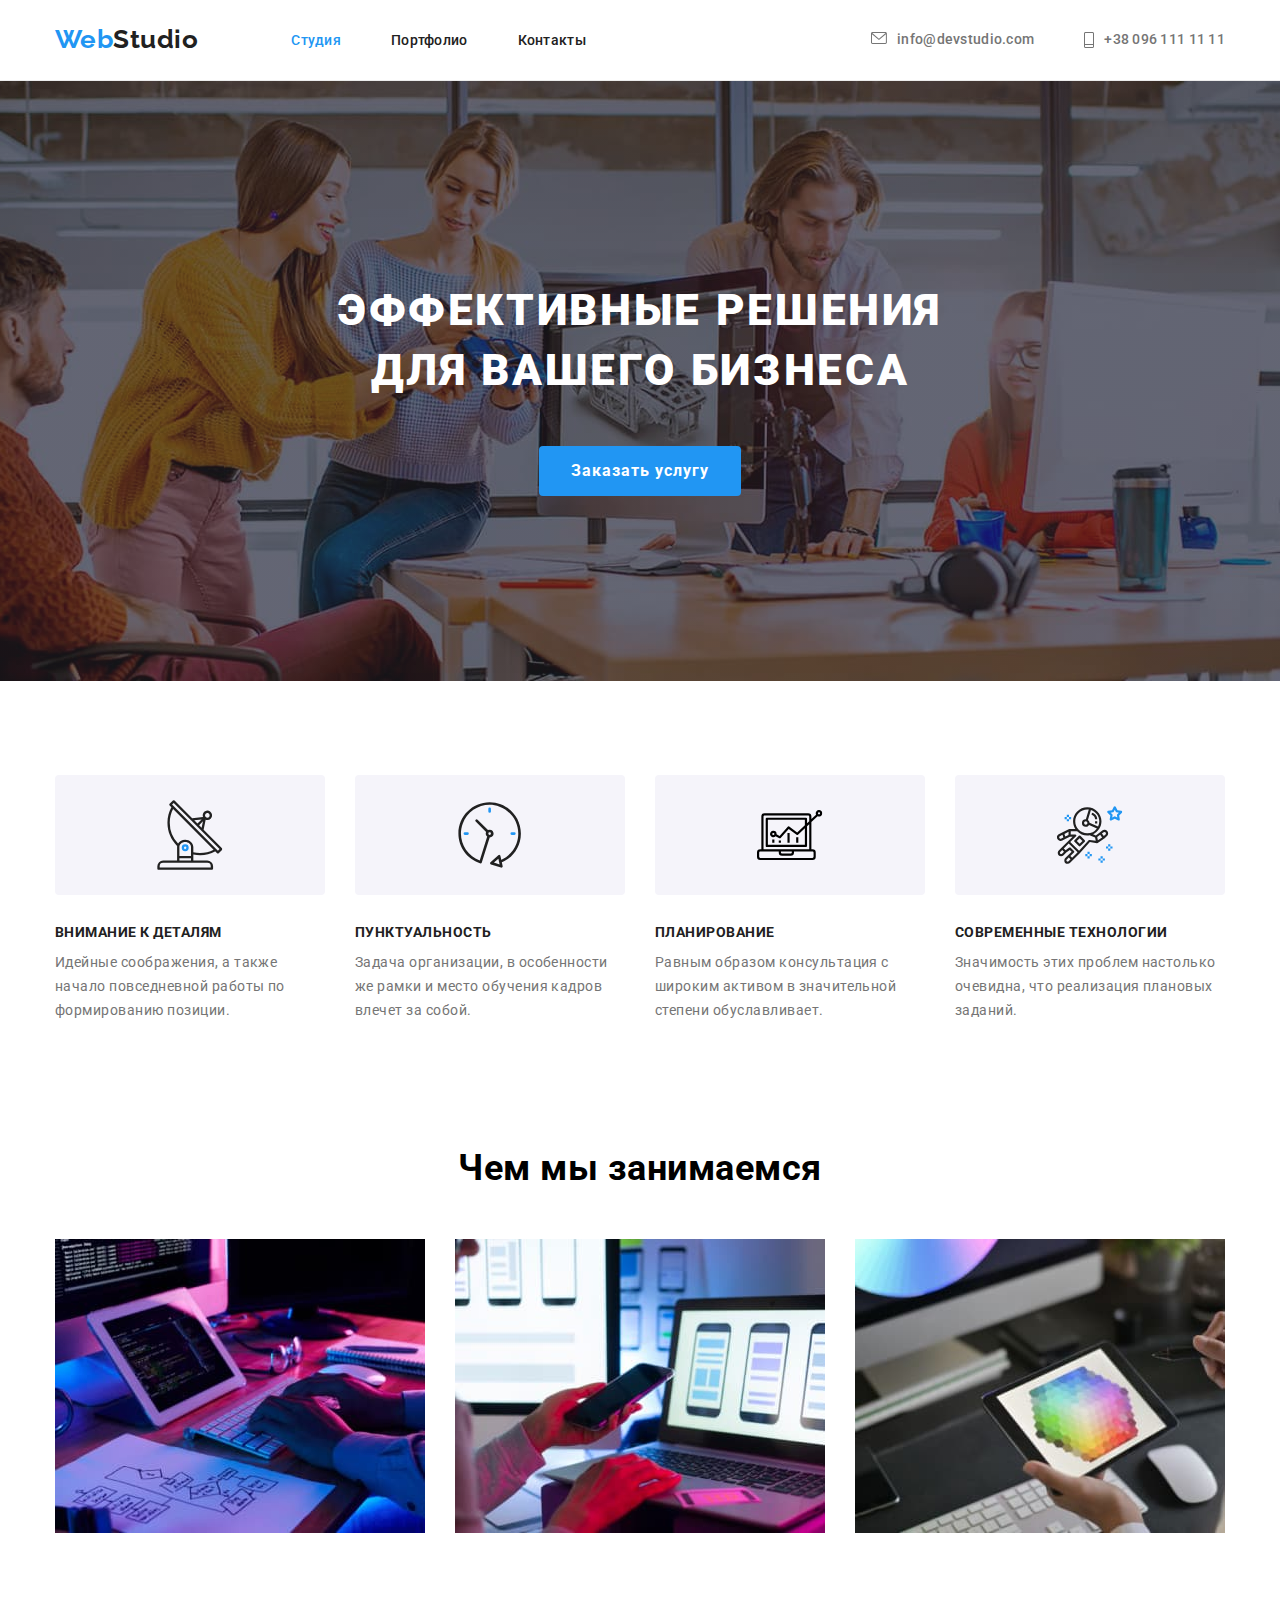
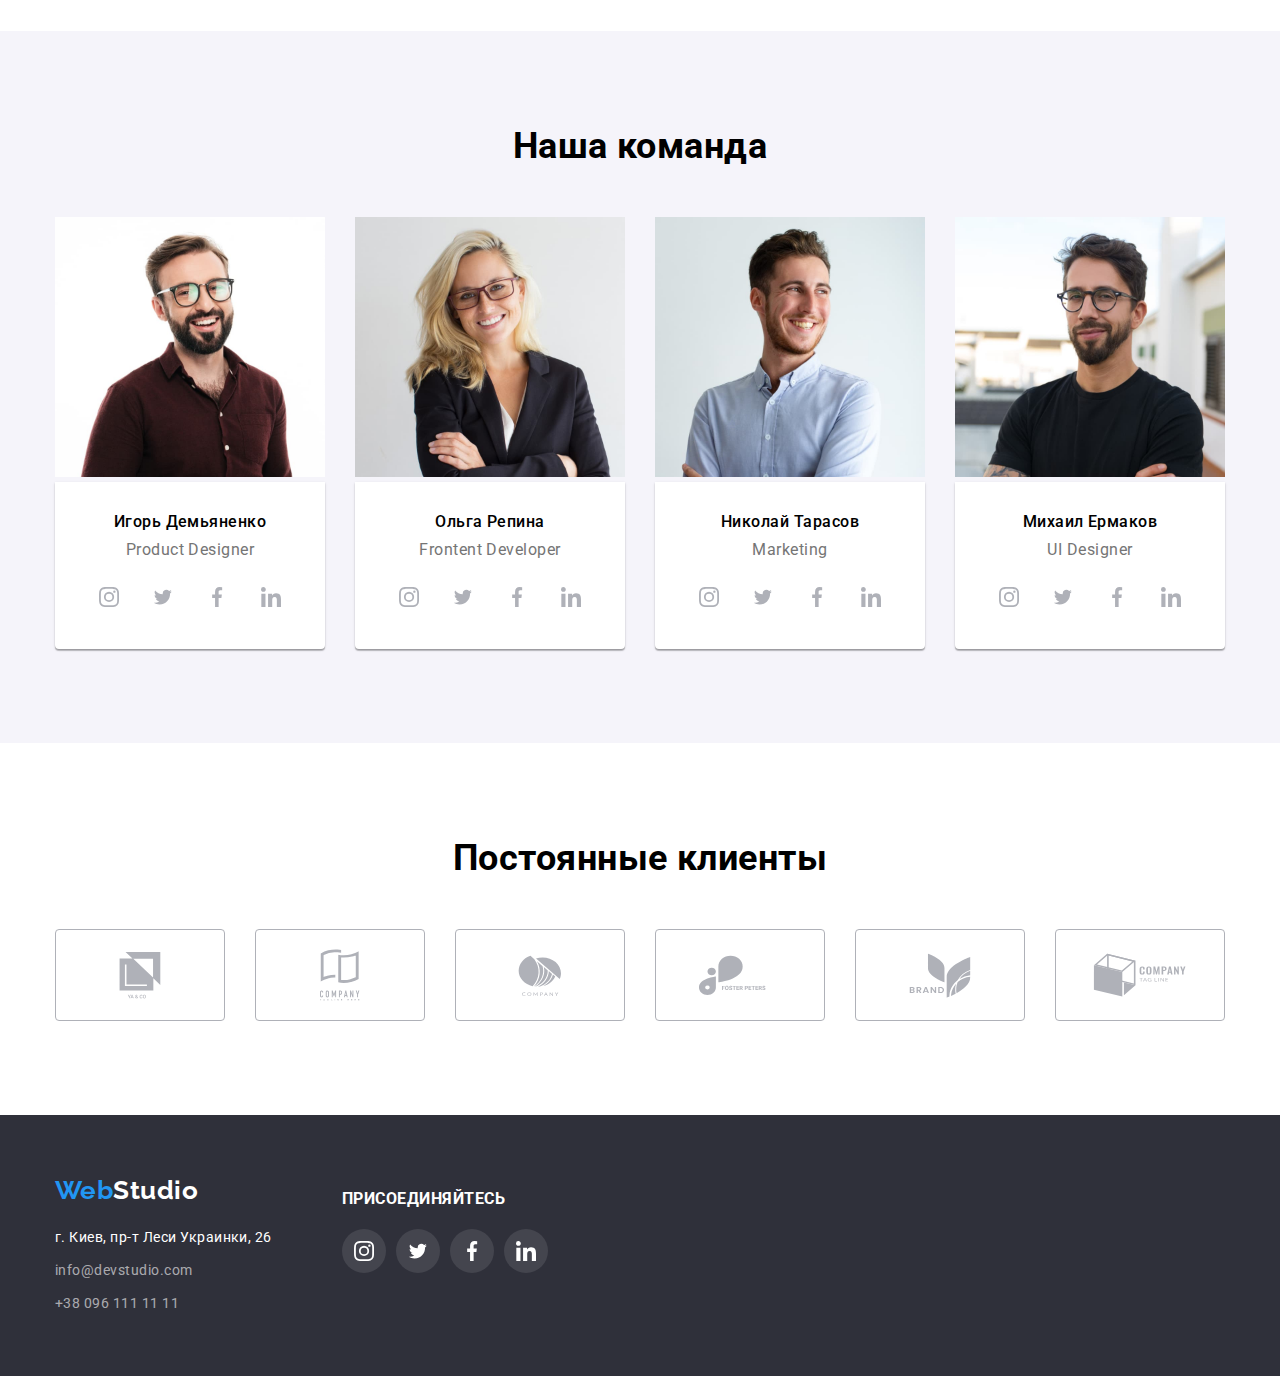
==== index.html @ 42cdb1eb "Start 5th homework" ====
<!DOCTYPE html>
<html lang="ru">
<head>
    <meta charset="UTF-8">
    <meta http-equiv="X-UA-Compatible" content="IE=edge">
    <meta name="viewport" content="width=device-width, initial-scale=1.0">
    <link href="https://fonts.googleapis.com/css2?family=Raleway:wght@700&family=Roboto:wght@400;500;700;900&display=swap"
    rel="stylesheet">
    <link rel="stylesheet" href="https://cdnjs.cloudflare.com/ajax/libs/modern-normalize/1.1.0/modern-normalize.min.css">
    <link rel="stylesheet" href="./css/style.css" />
    <title>Главная</title>
</head>
<body>
    <!--Header-->
    <header class="page-header">    
<div class="container header-items">        
<nav class="container-nav">
    <a href="./index.html" class="logo">
           <span class="logo_web">Web</span><span class="logo_studio_black ">Studio</span>
    </a>
    <ul class="site-nav list">
        <li><a href="./index.html" class="link current">Студия</a></li>  
        <li><a href="./portfolio.html" class="link">Портфолио</a></li>
        <li><a href="#" class="link">Контакты</a></li>
    </ul>
</nav>
    <ul class="site-contacts top list">
        <li class="top-adress"><a href="mailto:info@devstudio.com" class="link contacts">
            
            <svg class="contacts-svg" width="16" height="12">
                <use href="./images/icons.svg#icon-mail"></use>
            </svg>
            
            
            info@devstudio.com</a></li>
        <li class="top-adress"><a href="tel:+380961111111" class="link contacts">
            
            <svg class="contacts-svg" width="10" height="16">
                <use href="./images/icons.svg#icon-phone"></use>
            </svg>
            
            +38 096 111 11 11</a></li>
    </ul>
</div>   
    </header>
<!--Main-->
    <main>
<!--Banner-->
<section class="banner">
<div class="container">
            <h1 class="section_title">Эффективные решения для вашего бизнеса</h1>
            <button class="button" type="button">Заказать услугу</button>
</div>
</section>
<!--Advantages-->
    <section class="advantages">
<div class="container">
        <ul class="site-advantages list">

            <li class="site-advantages-box">
                <div class="advantages-svg-box"><svg class="site-advantages-svg"><use href="./images/icons.svg#icon-antena"></use> </svg></div>
                <h3 class="advantages_title">Внимание к деталям</h3>
                <p class>Идейные соображения, а также начало повседневной работы по формированию позиции.</p> 
            </li>

            <li class="site-advantages-box">
            <div class="advantages-svg-box"><svg class="site-advantages-svg">
                <use href="./images/icons.svg#icon-clock"></use>
            </svg></div>
                <h3 class="advantages_title">Пунктуальность</h3>
                 <p>Задача организации, в особенности же рамки и место обучения кадров влечет за собой.</p>
            </li>
            <li class="site-advantages-box">
                <div class="advantages-svg-box"><svg class="site-advantages-svg">
                    <use href="./images/icons.svg#icon-diagram"></use>
                </svg></div>
                <h3 class="advantages_title">Планирование</h3>
                <p>Равным образом консультация с широким активом в значительной степени обуславливает.</p>
            </li>
            <li class="site-advantages-box">
                <div class="advantages-svg-box"><svg class="site-advantages-svg">
                    <use href="./images/icons.svg#icon-astronaut"></use>
                </svg></div>
                <h3 class="advantages_title">Современные технологии</h3>
                <p>Значимость этих проблем настолько очевидна, что реализация плановых заданий.</p>
            </li>
        </ul>
</div>
</section>

<!--What we do-->
        <section class="what-we-do">
            <div class="container">
            <h2 class="second_title">Чем мы занимаемся</h2>

            <ul class="services list">
                <li><img src="./images/what_we_do_1.jpg" alt="Услуга 1" width="370" height="294"/></li>
                <li><img src="./images/what_we_do_2.jpg" alt="Услуга 2" width="370" height="294"/></li>
                <li><img src="./images/what_we_do_3.jpg" alt="Услуга 3" width="370" height="294"/></li>
            </ul>
</div>
        </section>
<!--Наша команда-->
        <section class="our_team">
<div class="container">
    <h2 class="second_title">Наша команда</h2>
            <ul class="team list">
                <li class="team-list">           
                    <img src="./images/product_designer.jpg" alt="Продуктовый дизайнер" width="270" height="260"/>
                        <div class="team-list-box">
                        <h3 class="team-list-name">Игорь Демьяненко</h3>
                        <p>Product Designer</p>  

                        <ul class="team-social-media">
                        <li class="social-media-list">
                        <a href="#" class="social-media-link">
                            <svg class="social-media-svg" width="20" height="20">
                                <use href="./images/icons.svg#icon-instagram"></use>
                            </svg>
                        </a>
                        </li>

                        <li class="social-media-list">
                            <a href="#" class="social-media-link">
                                <svg class="social-media-svg" width="20" height="16.25">
                                    <use href="./images/icons.svg#icon-twitter"></use>
                                </svg>
                            </a>
                        </li>

                        <li class="social-media-list">
                            <a href="#" class="social-media-link">
                                <svg class="social-media-svg" width="20" height="20">
                                    <use href="./images/icons.svg#icon-facebook"></use>
                                </svg>
                            </a>
                        </li>

                    <li class="social-media-list">
                        <a href="#" class="social-media-link">
                            <svg class="social-media-svg" width="20" height="20">
                                <use href="./images/icons.svg#icon-linkedin"></use>
                            </svg>
                        </a>
                    </li>

                    </ul>
                        </div>          
                </li>
                <li class="team-list">
                        <img src="./images/frontent_developer.jpg" alt="Фронтент разработчик" width="270" height="260"/>
                        <div class="team-list-box">
                        <h3 class="team-list-name">Ольга Репина</h3>
                        <p>Frontent Developer</p>
<ul class="team-social-media">
    <li class="social-media-list">
        <a href="#" class="social-media-link">
            <svg class="social-media-svg" width="20" height="20">
                <use href="./images/icons.svg#icon-instagram"></use>
            </svg>
        </a>
    </li>

    <li class="social-media-list">
        <a href="#" class="social-media-link">
            <svg class="social-media-svg" width="20" height="16.25">
                <use href="./images/icons.svg#icon-twitter"></use>
            </svg>
        </a>
    </li>

    <li class="social-media-list">
        <a href="#" class="social-media-link">
            <svg class="social-media-svg" width="20" height="20">
                <use href="./images/icons.svg#icon-facebook"></use>
            </svg>
        </a>
    </li>

    <li class="social-media-list">
        <a href="#" class="social-media-link">
            <svg class="social-media-svg" width="20" height="20">
                <use href="./images/icons.svg#icon-linkedin"></use>
            </svg>
        </a>
    </li>
</ul>
                        </div>
                </li>
                <li class="team-list">
                        <img src="./images/marketing.jpg" alt="Маркетолог" width="270" height="260"/>
                        <div class="team-list-box">
                        <h3 class="team-list-name">Николай Тарасов</h3>
                        <p>Marketing</p>
<ul class="team-social-media">
    <li class="social-media-list">
        <a href="#" class="social-media-link">
            <svg class="social-media-svg" width="20" height="20">
                <use href="./images/icons.svg#icon-instagram"></use>
            </svg>
        </a>
    </li>

    <li class="social-media-list">
        <a href="#" class="social-media-link">
            <svg class="social-media-svg" width="20" height="16.25">
                <use href="./images/icons.svg#icon-twitter"></use>
            </svg>
        </a>
    </li>

    <li class="social-media-list">
        <a href="#" class="social-media-link">
            <svg class="social-media-svg" width="20" height="20">
                <use href="./images/icons.svg#icon-facebook"></use>
            </svg>
        </a>
    </li>

    <li class="social-media-list">
        <a href="#" class="social-media-link">
            <svg class="social-media-svg" width="20" height="20">
                <use href="./images/icons.svg#icon-linkedin"></use>
            </svg>
        </a>
    </li>
</ul>
                    </div>
                </li>
                <li class="team-list">
                        <img src="./images/ui_designer.jpg" alt="ЮА дизайнер" width="270" height="260"/>
                            <div class="team-list-box">
                        <h3 class="team-list-name">Михаил Ермаков</h3>
                        <p>UI Designer</p>
<ul class="team-social-media">
    <li class="social-media-list">
        <a href="#" class="social-media-link">
            <svg class="social-media-svg" width="20" height="20">
                <use href="./images/icons.svg#icon-instagram"></use>
            </svg>
        </a>
    </li>

    <li class="social-media-list">
        <a href="#" class="social-media-link">
            <svg class="social-media-svg" width="20" height="16.25">
                <use href="./images/icons.svg#icon-twitter"></use>
            </svg>
        </a>
    </li>

    <li class="social-media-list">
        <a href="#" class="social-media-link">
            <svg class="social-media-svg" width="20" height="20">
                <use href="./images/icons.svg#icon-facebook"></use>
            </svg>
        </a>
    </li>

    <li class="social-media-list">
        <a href="#" class="social-media-link">
            <svg class="social-media-svg" width="20" height="20">
                <use href="./images/icons.svg#icon-linkedin"></use>
            </svg>
        </a>
    </li>
</ul>
                        </div>
                </li>
            </ul>
</div>            
        </section>
</main>

<!-- Regular-Customers-->

<section class="regular-customers">
    <div class="container">
    <h2 class="second_title">Постоянные клиенты</h2>
    <ul class="regular-customers-list"> 
        <li class="regular-customers-items">
            <a href="#" class="regular-customers-link">
                <svg class="regular-customers-svg" height="46.7">
            <use href="./images/icons.svg#icon-ya-co">
            </use>
                </svg>
            </a>
        </li>

    <li class="regular-customers-items">
        <a href="#" class="regular-customers-link">
            <svg class="regular-customers-svg" width="40" height="52">
                <use href="./images/icons.svg#icon-tagline-here">
                </use>
            </svg>
        </a>
    </li>
    <li class="regular-customers-items">
        <a href="#" class="regular-customers-link">
            <svg class="regular-customers-svg" width="43.46" height="41.18">
                <use href="./images/icons.svg#icon-company">
                </use>
            </svg>
        </a>
    </li>
    <li class="regular-customers-items">
        <a href="#" class="regular-customers-link">
            <svg class="regular-customers-svg" width="84.44" height="40.62">
                <use href="./images/icons.svg#icon-foster-peters">
                </use>
            </svg>
        </a>
    </li>
    <li class="regular-customers-items">
        <a href="#" class="regular-customers-link">
            <svg class="regular-customers-svg" width="62.54" height="45.43">
                <use href="./images/icons.svg#icon-brand">
                </use>
            </svg>
        </a>
    </li>
    <li class="regular-customers-items">
        <a href="#" class="regular-customers-link">
            <svg class="regular-customers-svg" width="93.79" height="43.93">
                <use href="./images/icons.svg#icon-tag-line">
                </use>
            </svg>
        </a>
    </li>
    </ul>
    </div>
</section>

<!-- Footer--> 
<footer class="footer">
    <div class="container">
    <div class="footer-container">
        <div class="footer-adress-container">
        <a href="./index.html" class="logo bottom">
            <span class="logo_web">Web</span><span class="logo_studio_white">Studio</span>
        </a>
        <div class="footer-box">
        <address>
            <ul class="site-contacts list">
                <li><a href="https://www.google.com/maps/place/%D0%B1%D1%83%D0%BB.+%D0%9B%D0%B5%D1%81%D0%B8+%D0%A3%D0%BA%D1%80%D0%B0%D0%B8%D0%BD%D0%BA%D0%B8,+26,+%D0%9A%D0%B8%D0%B5%D0%B2,+02000/@50.4265841,30.5361971,17z/data=!3m1!4b1!4m5!3m4!1s0x40d4cf0e033ecbe9:0x57a4dffefec77da0!8m2!3d50.4265807!4d30.5383858"
                        target="_blank" class="map">г. Киев, пр-т Леси Украинки, 26</a></li>
                <li class="bottom-adress"><a href="mailto:info@devstudio.com" class="link contacts">info@devstudio.com
                </li>
                <li class="bottom-adress"><a href="tel:+380961111111" class="link contacts">+38 096 111 11 11</a></li>
            </ul>
        </address>
        </div>
</div>
        <div class="footer-social-media">
            <p>Присоединяйтесь</p>
<ul class="team-social-media bottom">
    <li class="social-media-list-bottom">
        <a href="#" class="social-media-link-bottom">
            <svg class="social-media-svg-bottom" width="20" height="20">
                <use href="./images/icons.svg#icon-instagram"></use>
            </svg>
        </a>
    </li>

    <li class="social-media-list-bottom">
        <a href="#" class="social-media-link-bottom">
            <svg class="social-media-svg-bottom" width="20" height="16.25">
                <use href="./images/icons.svg#icon-twitter"></use>
            </svg>
        </a>
    </li>

    <li class="social-media-list-bottom">
        <a href="#" class="social-media-link-bottom">
            <svg class="social-media-svg-bottom" width="20" height="20">
                <use href="./images/icons.svg#icon-facebook"></use>
            </svg>
        </a>
    </li>

    <li class="social-media-list-bottom">
        <a href="#" class="social-media-link-bottom">
            <svg class="social-media-svg-bottom" width="20" height="20">
                <use href="./images/icons.svg#icon-linkedin"></use>
            </svg>
        </a>
    </li>

</ul>
</div>
</div>
</div>
</footer>
</body>
</html>
---- css/style.css ----
:root {
  --button-and-h1-color: #FFFFFF;
  --main-text-color: #757575;
  --small-text-color: #212121;
  --background-button-hover:#2196F3;
  --background-header-footer-color:#2F303A;
  --background-our-team-color: #F5F4FA;
  --background-svg-color:#AFB1B8;
}

body {
    background-color: var(--main-white-color);
    font-family: Roboto, sans-serif;
    font-style:normal;
    letter-spacing: 0.03em;
}

h1,h2,h3,h4,h5,h6,ul,li,p {
    margin: 0;
    padding: 0;
}

.container {
  width:1200px;
  padding-left: 15px;
  padding-right: 15px;
  margin:0 auto;
}

.logo {
    text-decoration: none;
    font-family: Raleway, sans-serif;
    font-weight: 700;
    line-height: 1.19;
    font-size: 26px;
    margin: 24px 93px 25px 0;
}


.logo_web {
    color: var(--background-button-hover);
}

.logo_studio_black {
    color:var(--small-text-color);
}

.logo_studio_white {
    color: var(--button-and-h1-color);
}


.list {
    list-style: none;
}

.list a {
    text-decoration: none;
}

.services {
    display: flex;
}

.what-we-do {
    padding-bottom: 94px;
}

.services > li:nth-child(-n + 2) {
    margin-right: 30px;
}


.advantages_title {
    color: var(--small-text-color);
    text-transform: uppercase;
    font-weight: 700;
    font-size: 14px;
    line-height: 1.14;
    margin-bottom: 10px;
}


.section_title {
    color: var(--button-and-h1-color);
    text-transform: uppercase;
    font-size: 44px;
    line-height: 1.36;
    font-style: normal;
    font-weight: 900;
    letter-spacing: 0.06em;
    max-width: 696px;
    margin: 0 auto 45px auto;
}

.team-list-name {
    text-transform: none;
    font-size: 16px;
    line-height: 1.19;
    font-weight: 500;
    text-align: center;
    margin-bottom: 10px;
}

.second_title {
    font-size: 36px;
    line-height: 1.17;
    text-align: center;
    text-transform: none;
    font-weight: 700;
    margin-top: 0;
    margin-bottom: 50px;
}

.contacts {
    font-size: 14px;
    line-height: 1.7;
}

.site-contacts.top {
  display: flex;
  align-items: center;
  margin-left:auto;
}


.header-items {
display: flex;
}

.page-header {
    border-bottom: 1px solid #ECECEC;
}

.our_team {
    background-color: var(--background-our-team-color);
    padding-top: 94px;
    padding-bottom:94px;
}

.our_team p {
    font-size: 16px;
    line-height: 1.16;
    color: var(--main-text-color);
    text-align: center;
}

.site-contacts .map {
    color: var(--button-and-h1-color);
    font-style: normal;
    font-size: 14px;
    line-height: 1.71;
}

.button {
    font-family: Roboto, sans-serif;
    background-color: var(--background-button-hover);
    font-size: 16px;
    line-height: 1.87;
    font-weight: 700;
    color: var(--button-and-h1-color);
    cursor: pointer;
    text-align: center;
    letter-spacing: 0.06em;
    border-radius: 4px;
    padding: 10px 32px;
    border-width: 0;
}

.menu {
    display: flex;
    justify-content: center;
}
.menu > li:not(last-child){
    margin-right:8px;
}

.main-menu {
    padding-top:94px;
    padding-bottom:94px;
}

.menu .button.active {
    background-color: var(--background-button-hover);
    color:var(--button-and-h1-color);
}

.menu .button {
    background-color: var(--background-our-team-color);
    color:var(--small-text-color);
    font-style: normal;
    font-weight:500;
    text-align: center;
    line-height: 1.62;
    letter-spacing: 0.03em;
    padding:6px 22px;
}

.menu .button:hover,
.menu .button:active,
.menu .button:focus {
    background-color: var(--background-button-hover);
    color: var(--button-and-h1-color);
    box-shadow: 0px 4px 4px rgb(0 0 0 / 15%);
}

.button:hover,
.button:active,
.button:focus, {
    box-shadow: 0px 4px 4px rgb(0 0 0 / 15%);
}

.site-nav .link:hover, 
.site-nav .link:active,
.site-nav .link:focus
 {
    color: var(--background-button-hover);
}

.site-nav a {
    color: var(--small-text-color);
    font-weight: 500;
    letter-spacing: 0.02em;
    font-size: 14px;
    line-height: 1.14;
}

.site-nav li {
margin: auto 50px auto 0;
}

.site-nav .link.current {
    color: var(--background-button-hover);
}



/* Banner */

.banner {
background-image: linear-gradient( to right, #2F303A66, #2F303A66), url("../images/banner_background.jpg");
background-color: var(--background-header-footer-color);
background-repeat: no-repeat;
background-position:center;
background-size: cover;
padding-top: 200px;
padding-bottom: 200px;
text-align: center;
max-width: 1600px;
max-height: 600px;
margin-left: auto;
margin-right: auto;
}

/* Contacts */

.top-adress:first-child{
  margin-right: 50px;
}


.top-adress a{
    font-size: 14px;
    line-height: 1.14;
    letter-spacing: 0.02em;
    font-weight: 500;
    font-style: normal;
    color: var(--main-text-color);
    display:flex;
    justify-items: center;
    text-align: center;
}


.contacts-svg
 {
fill:currentColor;
margin-right:10px;
}


.bottom-adress a{
    font-size: 14px;
    line-height: 1.71;
    font-style: normal;
    color: rgba(255, 255, 255, 0.6);
}
.bottom-adress {
    margin-top: 9px;
}

.site-contacts .link:hover,
.site-contacts .map:hover,
.site-contacts .link:focus,
.site-contacts .map:focus {
        color: var(--background-button-hover);
}


/* Advantages */

.container-nav,
.container-nav ul{
    display: flex;
}

.advantages {
    padding-top: 94px;
    padding-bottom: 94px;
}

.advantages p {
    font-size: 14px;
    color: var(--main-text-color);
    line-height: 1.71;
}

.site-advantages {
    display:flex;
}

.site-advantages-box {
   display: inline-block;
   margin-bottom: 30px;
}

.site-advantages-svg {
width: 65.32px;
height: 70px;
 fill:currentColor;
}

.site-advantages > li:nth-child(-n + 3) {
    margin-right: 30px;
}

.advantages-svg-box {
background-color: var(--background-our-team-color);
width: 270px;
height: 120px;
border-radius: 4px;
margin-bottom:30px;
display: flex;
align-items: center;
justify-content: center;
}

/* Our team */

.team {
 background-color: var(--background-our-team-color);
 display:flex;
}

.team-list:nth-child(-n + 3) {
    margin-right: 30px;
}

.team-list-box {
    background-color: var(--button-and-h1-color);
    box-shadow: 0px 1px 3px rgba(0, 0, 0, 0.12), 0px 1px 1px rgba(0, 0, 0, 0.14), 0px 2px 1px rgba(0, 0, 0, 0.2);
    border-radius: 0px 0px 4px 4px;
}

.team-list-box {
 padding-top:30px;
 padding-bottom:30px;
}

.team-social-media {
    display: flex;
    text-align: center;
    padding-top: 16px;
    list-style-type: none;
}


.social-media-list,
.social-media-list-bottom {
    width: 44px;
    height: 44px;
}

.social-media-link {
   display:flex;
    width: 44px;
    height: 44px;
   align-items: center;
   justify-content: center;
    color: var(--background-svg-color);

}

.social-media-link:hover, 
.social-media-link:focus {
    background-color: var(--background-button-hover);
    color: var(--button-and-h1-color);
    border-radius: 50%;
    cursor: pointer;
}


.social-media-svg {
fill: currentColor;
}


.social-media-list:nth-child(1){
    margin-left:32px;
    margin-right: 10px;
}

.social-media-list:nth-child(2) {
    margin-right: 10px;
}

.social-media-list:nth-child(3) {
    margin-right: 10px;
}

.social-media-list:th-child(4) {
    margin-right: 32px;
}

/* What we do */

.project {
text-transform: none;
font-weight: 700;
font-size: 18px;
line-height: 2;
letter-spacing: 0.06em;
color: var(--small-text-color);
margin-bottom: 4px;
}

.portfolio-project p {
    text-transform: none;
    font-size: 16px;
    line-height: 1.87;
    color: var(--main-text-color);
}

.portfolio-project {
    display: flex;
    flex-wrap: wrap;
    margin-top: 50px;
}

.item:hover,
.item:focus {
box-shadow: 0px 1px 1px rgba(0, 0, 0, 0.12), 0px 4px 4px rgba(0, 0, 0, 0.06), 1px 4px 6px rgba(0, 0, 0, 0.16);
}

.item {
 width:370px;
 margin-right: 30px;
 margin-bottom: 30px;
}

.item img {
margin-bottom: -5px;
}

.portfolio-name {
border: 1px solid #EEEEEE;
padding: 20px 24px;
}

.item:nth-child(3n) {
margin-right: 0;
}

.item:nth-last-child(-n + 3) {
    margin-bottom: 0px;
}

/* Regular-Customers */

.regular-customers {
    padding-top: 94px;
    padding-bottom: 94px;
}
.regular-customers-list {
    display: flex;
}
.regular-customers-items {
    list-style-type:none;
    margin-right: 30px;
    border-radius: 4px;
}
.regular-customers-link {
    display: flex;
    width: 170px;
    height: 92px;
    justify-content: center;
    align-items: center;
    border: 1px solid var(--background-svg-color);
    border-radius: 4px;
    color: var(--background-svg-color);
}

.regular-customers-link:hover,
.regular-customers-link:focus {
border: 1px solid var(--background-button-hover);
color: var(--background-button-hover);
cursor: pointer;
}

.regular-customers-svg {
    fill: currentColor;
}

.regular-customers-items:last-child {
    margin-right: 0px;
}

/* Footer */

.footer {
    background-color: var(--background-header-footer-color);
    padding-top: 60px;
    padding-bottom: 60px;
}

.footer-container {
display: flex;
}

.footer-box {
  display: flex;
  margin-top: 20px;
}

.footer-social-media {
  margin-top: 15px;
}

.footer-social-media p {
    color: var(--button-and-h1-color);
    text-transform: uppercase;
    font-weight: 700;
}

.logo.bottom {
  margin-right: 0px;
}

.footer-adress-container {
    margin-right:70px;
} 


.social-media-list-bottom:last-child {
    margin-right: 0px;
}

.team-social-media.bottom {
    padding:0px;
    margin-top: 20px;
}

.social-media-list-bottom {
    margin-left: 0px;
    margin-right: 10px;
    background: rgba(255, 255, 255, 0.1);
    border-radius: 50%;
    color: var(--button-and-h1-color);
}

.social-media-link-bottom {
    display: flex;
    width: 44px;
    height: 44px;
    align-items: center;
    justify-content: center;
    color: var(--button-and-h1-color);
}

.social-media-link-bottom:hover,
.social-media-link-bottom:focus {
    background-color: var(--background-button-hover);
    color: var(--button-and-h1-color);
    border-radius: 50%;
    cursor: pointer;
}

.social-media-svg-bottom {
    fill:currentColor;
}
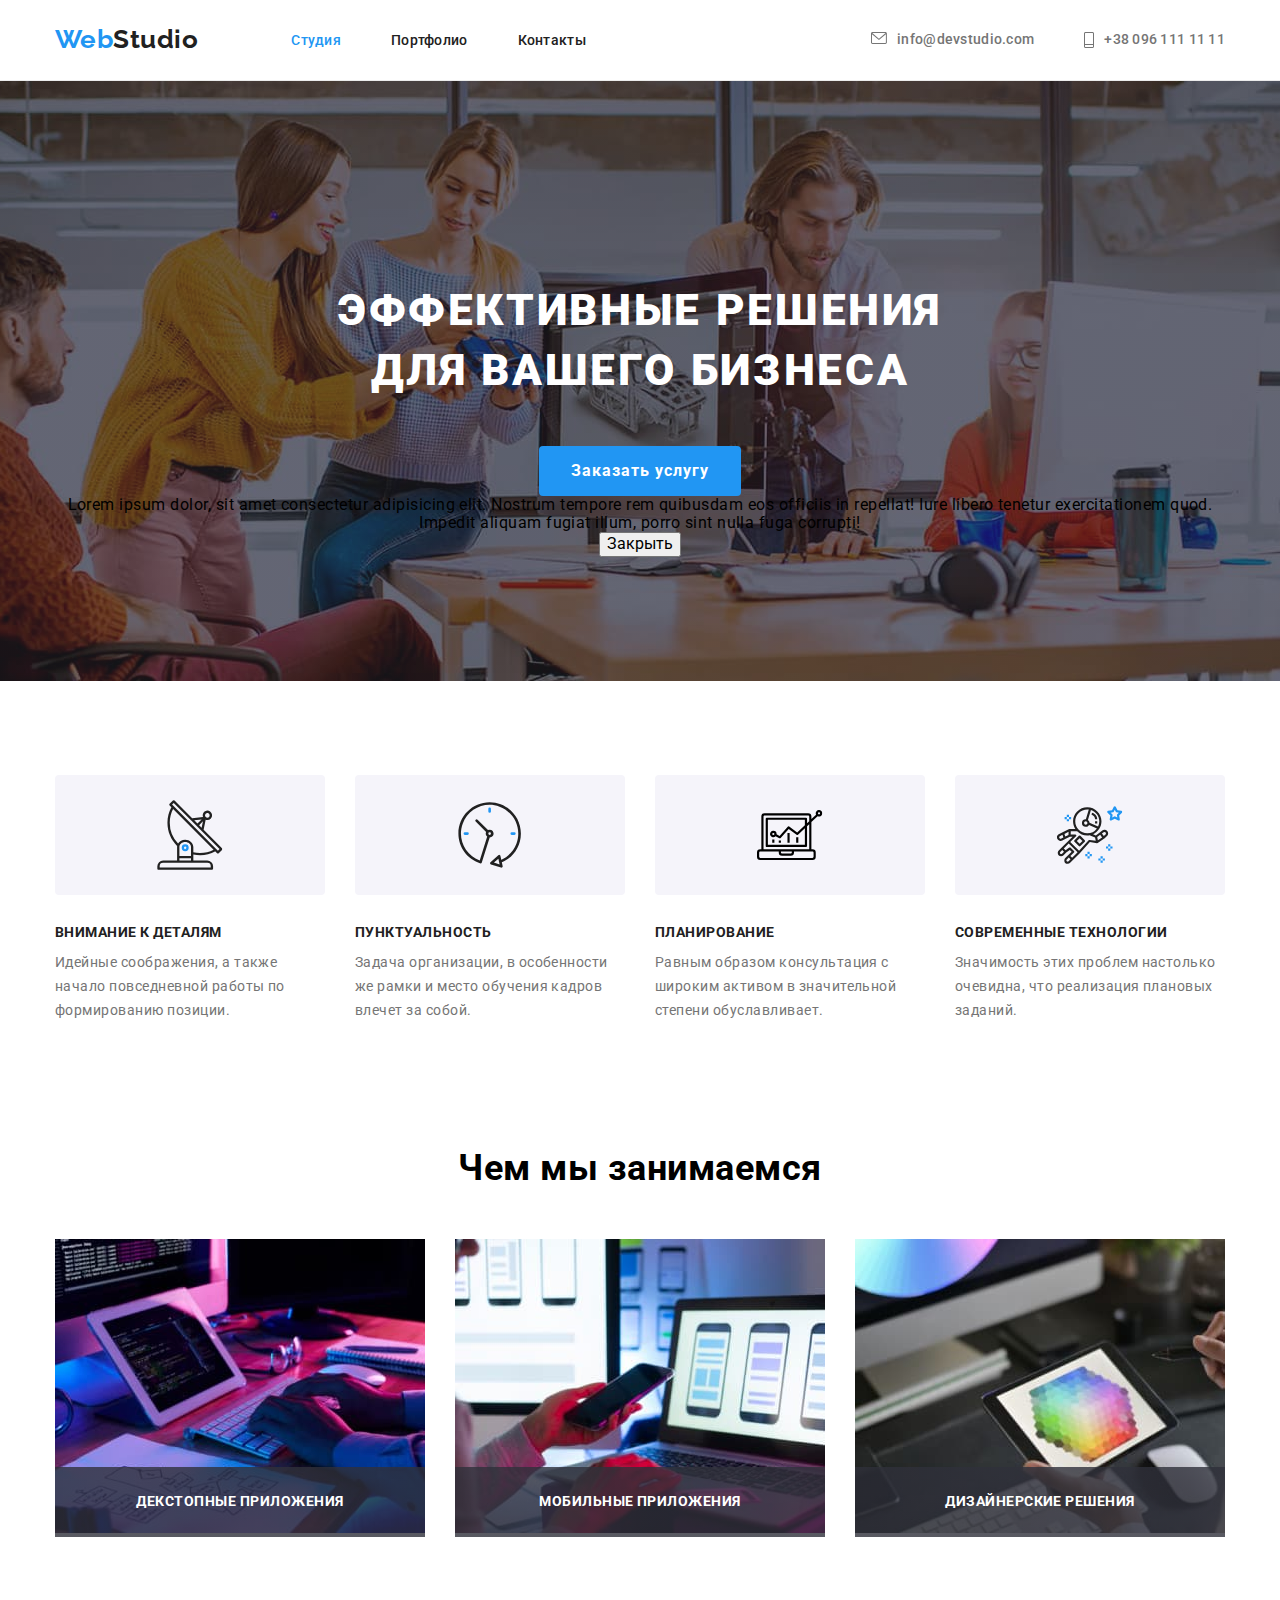
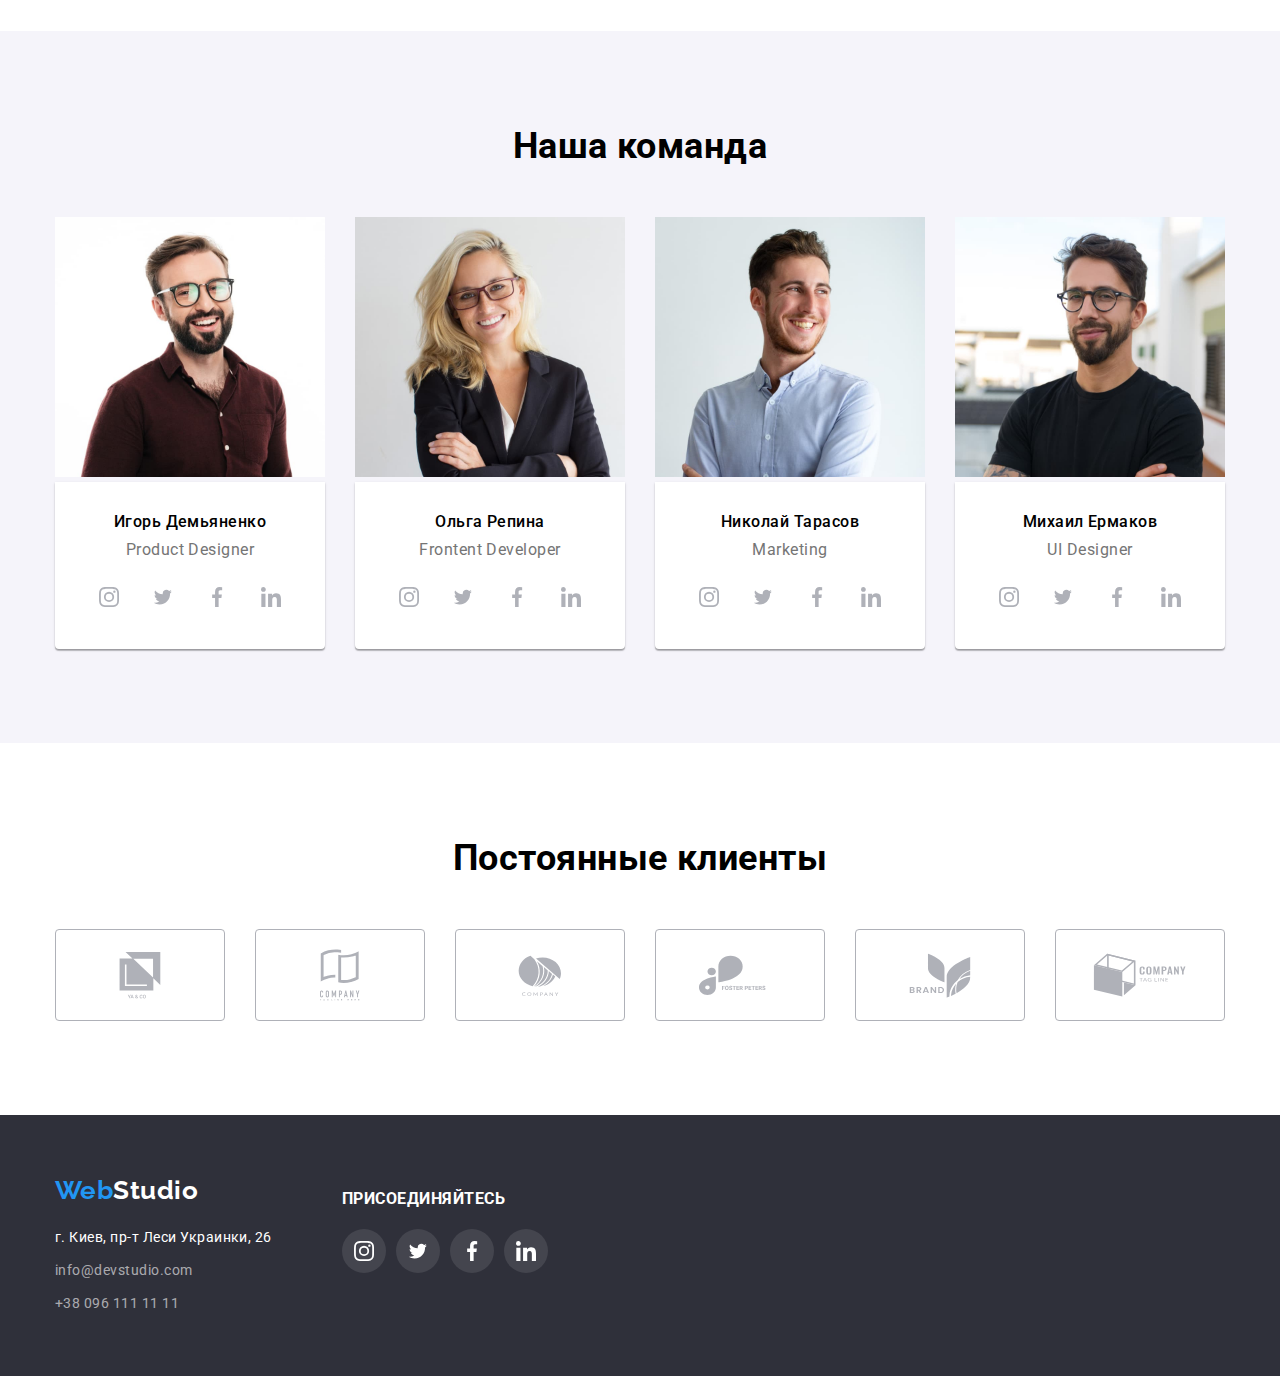
==== commit f4d83994: "first-commit" ====
--- a/index.html
+++ b/index.html
@@ -49,7 +49,16 @@
 <section class="banner">
 <div class="container">
             <h1 class="section_title">Эффективные решения для вашего бизнеса</h1>
-            <button class="button" type="button">Заказать услугу</button>
+            <button data-modal-open class="button" type="button" >Заказать услугу</button>
+
+            <div class="backdrop is-hidden" data-modal>
+                <div class="modal">
+<p>
+    Lorem ipsum dolor, sit amet consectetur adipisicing elit. Nostrum tempore rem quibusdam eos officiis in repellat! Iure libero tenetur exercitationem quod. Impedit aliquam fugiat illum, porro sint nulla fuga corrupti!
+</p>
+  <button data-modal-close>Закрыть</button>
+    </div>
+    </div>
 </div>
 </section>
 <!--Advantages-->
@@ -94,9 +103,22 @@
             <h2 class="second_title">Чем мы занимаемся</h2>
 
             <ul class="services list">
-                <li><img src="./images/what_we_do_1.jpg" alt="Услуга 1" width="370" height="294"/></li>
-                <li><img src="./images/what_we_do_2.jpg" alt="Услуга 2" width="370" height="294"/></li>
-                <li><img src="./images/what_we_do_3.jpg" alt="Услуга 3" width="370" height="294"/></li>
+               
+                <li class="services-items">
+                    <img src="./images/what_we_do_1.jpg" alt="Услуга 1" width="370" height="294"/>
+                    <div class="description-services">
+                        <p>Декстопные приложения</p>
+                    </div>
+                </li>
+               
+                <li class="services-items"><img src="./images/what_we_do_2.jpg" alt="Услуга 2" width="370" height="294"/>
+                <div class="description-services"><p>Мобильные приложения</p></div>
+                </li>
+
+                <li class="services-items"><img src="./images/what_we_do_3.jpg" alt="Услуга 3" width="370" height="294"/>
+                <div class="description-services"><p>Дизайнерские решения</p></div>
+                 </li>
+
             </ul>
 </div>
         </section>
@@ -334,62 +356,65 @@
 <!-- Footer--> 
 <footer class="footer">
     <div class="container">
-    <div class="footer-container">
-        <div class="footer-adress-container">
-        <a href="./index.html" class="logo bottom">
-            <span class="logo_web">Web</span><span class="logo_studio_white">Studio</span>
-        </a>
-        <div class="footer-box">
-        <address>
-            <ul class="site-contacts list">
-                <li><a href="https://www.google.com/maps/place/%D0%B1%D1%83%D0%BB.+%D0%9B%D0%B5%D1%81%D0%B8+%D0%A3%D0%BA%D1%80%D0%B0%D0%B8%D0%BD%D0%BA%D0%B8,+26,+%D0%9A%D0%B8%D0%B5%D0%B2,+02000/@50.4265841,30.5361971,17z/data=!3m1!4b1!4m5!3m4!1s0x40d4cf0e033ecbe9:0x57a4dffefec77da0!8m2!3d50.4265807!4d30.5383858"
-                        target="_blank" class="map">г. Киев, пр-т Леси Украинки, 26</a></li>
-                <li class="bottom-adress"><a href="mailto:info@devstudio.com" class="link contacts">info@devstudio.com
-                </li>
-                <li class="bottom-adress"><a href="tel:+380961111111" class="link contacts">+38 096 111 11 11</a></li>
-            </ul>
-        </address>
+        <div class="footer-container">
+            <div class="footer-adress-container">
+                <a href="./index.html" class="logo bottom">
+                    <span class="logo_web">Web</span><span class="logo_studio_white">Studio</span>
+                </a>
+                <div class="footer-box">
+                    <address>
+                        <ul class="site-contacts list">
+                            <li><a href="https://www.google.com/maps/place/%D0%B1%D1%83%D0%BB.+%D0%9B%D0%B5%D1%81%D0%B8+%D0%A3%D0%BA%D1%80%D0%B0%D0%B8%D0%BD%D0%BA%D0%B8,+26,+%D0%9A%D0%B8%D0%B5%D0%B2,+02000/@50.4265841,30.5361971,17z/data=!3m1!4b1!4m5!3m4!1s0x40d4cf0e033ecbe9:0x57a4dffefec77da0!8m2!3d50.4265807!4d30.5383858"
+                                    target="_blank" class="map">г. Киев, пр-т Леси Украинки, 26</a></li>
+                            <li class="bottom-adress"><a href="mailto:info@devstudio.com"
+                                    class="link contacts">info@devstudio.com</a>
+                            </li>
+                            <li class="bottom-adress"><a href="tel:+380961111111" class="link contacts">+38 096 111 11
+                                    11</a></li>
+                        </ul>
+                    </address>
+                </div>
+            </div>
+            <div class="footer-social-media">
+                <p>Присоединяйтесь</p>
+                <ul class="team-social-media bottom">
+                    <li class="social-media-list-bottom">
+                        <a href="#" class="social-media-link-bottom">
+                            <svg class="social-media-svg-bottom" width="20" height="20">
+                                <use href="./images/icons.svg#icon-instagram"></use>
+                            </svg>
+                        </a>
+                    </li>
+
+                    <li class="social-media-list-bottom">
+                        <a href="#" class="social-media-link-bottom">
+                            <svg class="social-media-svg-bottom" width="20" height="16.25">
+                                <use href="./images/icons.svg#icon-twitter"></use>
+                            </svg>
+                        </a>
+                    </li>
+
+                    <li class="social-media-list-bottom">
+                        <a href="#" class="social-media-link-bottom">
+                            <svg class="social-media-svg-bottom" width="20" height="20">
+                                <use href="./images/icons.svg#icon-facebook"></use>
+                            </svg>
+                        </a>
+                    </li>
+
+                    <li class="social-media-list-bottom">
+                        <a href="#" class="social-media-link-bottom">
+                            <svg class="social-media-svg-bottom" width="20" height="20">
+                                <use href="./images/icons.svg#icon-linkedin"></use>
+                            </svg>
+                        </a>
+                    </li>
+
+                </ul>
+            </div>
         </div>
-</div>
-        <div class="footer-social-media">
-            <p>Присоединяйтесь</p>
-<ul class="team-social-media bottom">
-    <li class="social-media-list-bottom">
-        <a href="#" class="social-media-link-bottom">
-            <svg class="social-media-svg-bottom" width="20" height="20">
-                <use href="./images/icons.svg#icon-instagram"></use>
-            </svg>
-        </a>
-    </li>
-
-    <li class="social-media-list-bottom">
-        <a href="#" class="social-media-link-bottom">
-            <svg class="social-media-svg-bottom" width="20" height="16.25">
-                <use href="./images/icons.svg#icon-twitter"></use>
-            </svg>
-        </a>
-    </li>
-
-    <li class="social-media-list-bottom">
-        <a href="#" class="social-media-link-bottom">
-            <svg class="social-media-svg-bottom" width="20" height="20">
-                <use href="./images/icons.svg#icon-facebook"></use>
-            </svg>
-        </a>
-    </li>
-
-    <li class="social-media-list-bottom">
-        <a href="#" class="social-media-link-bottom">
-            <svg class="social-media-svg-bottom" width="20" height="20">
-                <use href="./images/icons.svg#icon-linkedin"></use>
-            </svg>
-        </a>
-    </li>
-
-</ul>
-</div>
-</div>
-</div>
+    </div>
 </footer>
+<script src="./js/modal.js"></script>
 </body>
 </html>--- a/css/style.css
+++ b/css/style.css
@@ -58,9 +58,7 @@
     text-decoration: none;
 }
 
-.services {
-    display: flex;
-}
+
 
 .what-we-do {
     padding-bottom: 94px;
@@ -206,7 +204,7 @@
 
 .button:hover,
 .button:active,
-.button:focus, {
+.button:focus {
     box-shadow: 0px 4px 4px rgb(0 0 0 / 15%);
 }
 
@@ -423,6 +421,34 @@
 }
 
 /* What we do */
+ .services {
+display: flex;
+    
+}
+
+.services-items {
+position: relative;
+}
+
+
+.description-services {
+    bottom:0px;
+    position: absolute;
+    width: 100%;
+    height: 70px;
+    display: flex;
+    align-items: center;
+    justify-content: center;
+    background-image: linear-gradient(to right, #2F303ACC, #2F303ACC);
+}
+
+.description-services p {
+    color: #FFFFFF;
+    line-height: 1.14;
+    text-transform: uppercase;
+    font-size: 14px;
+    font-weight: 700;
+}
 
 .project {
 text-transform: none;
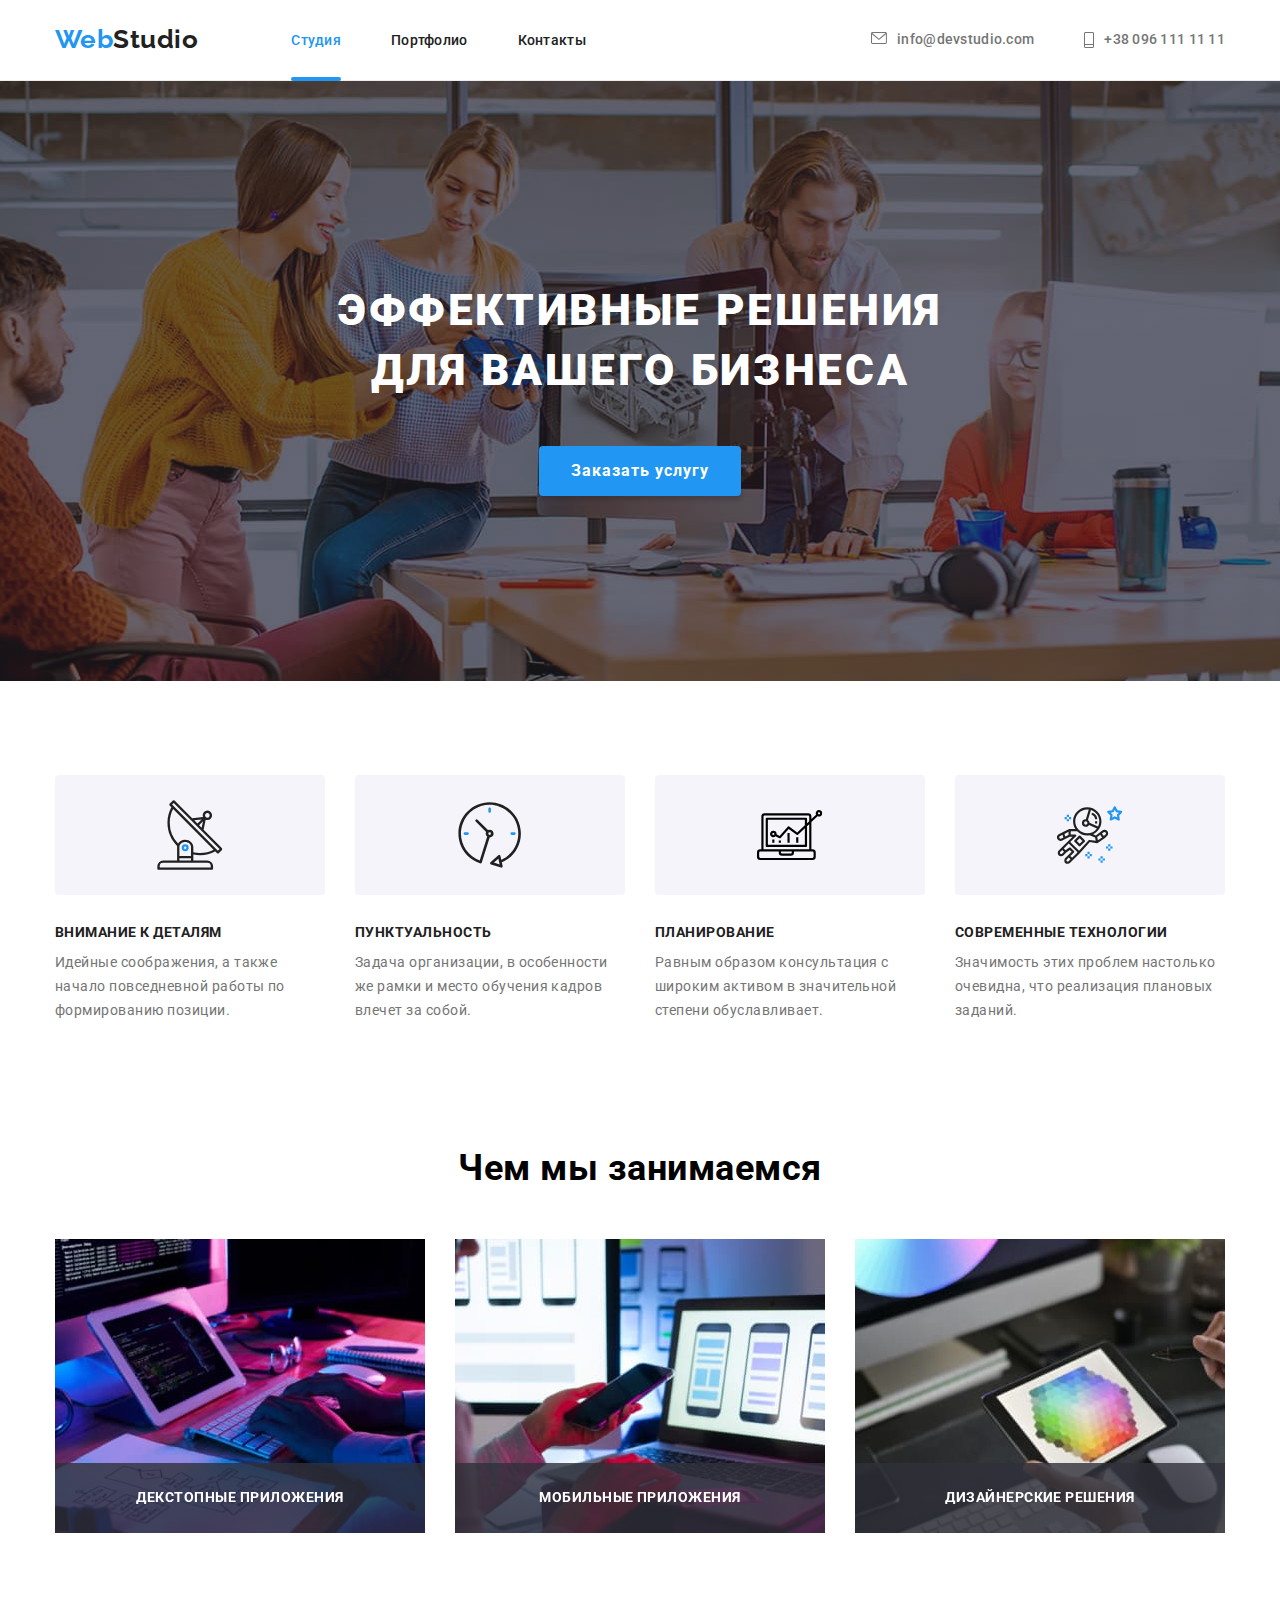
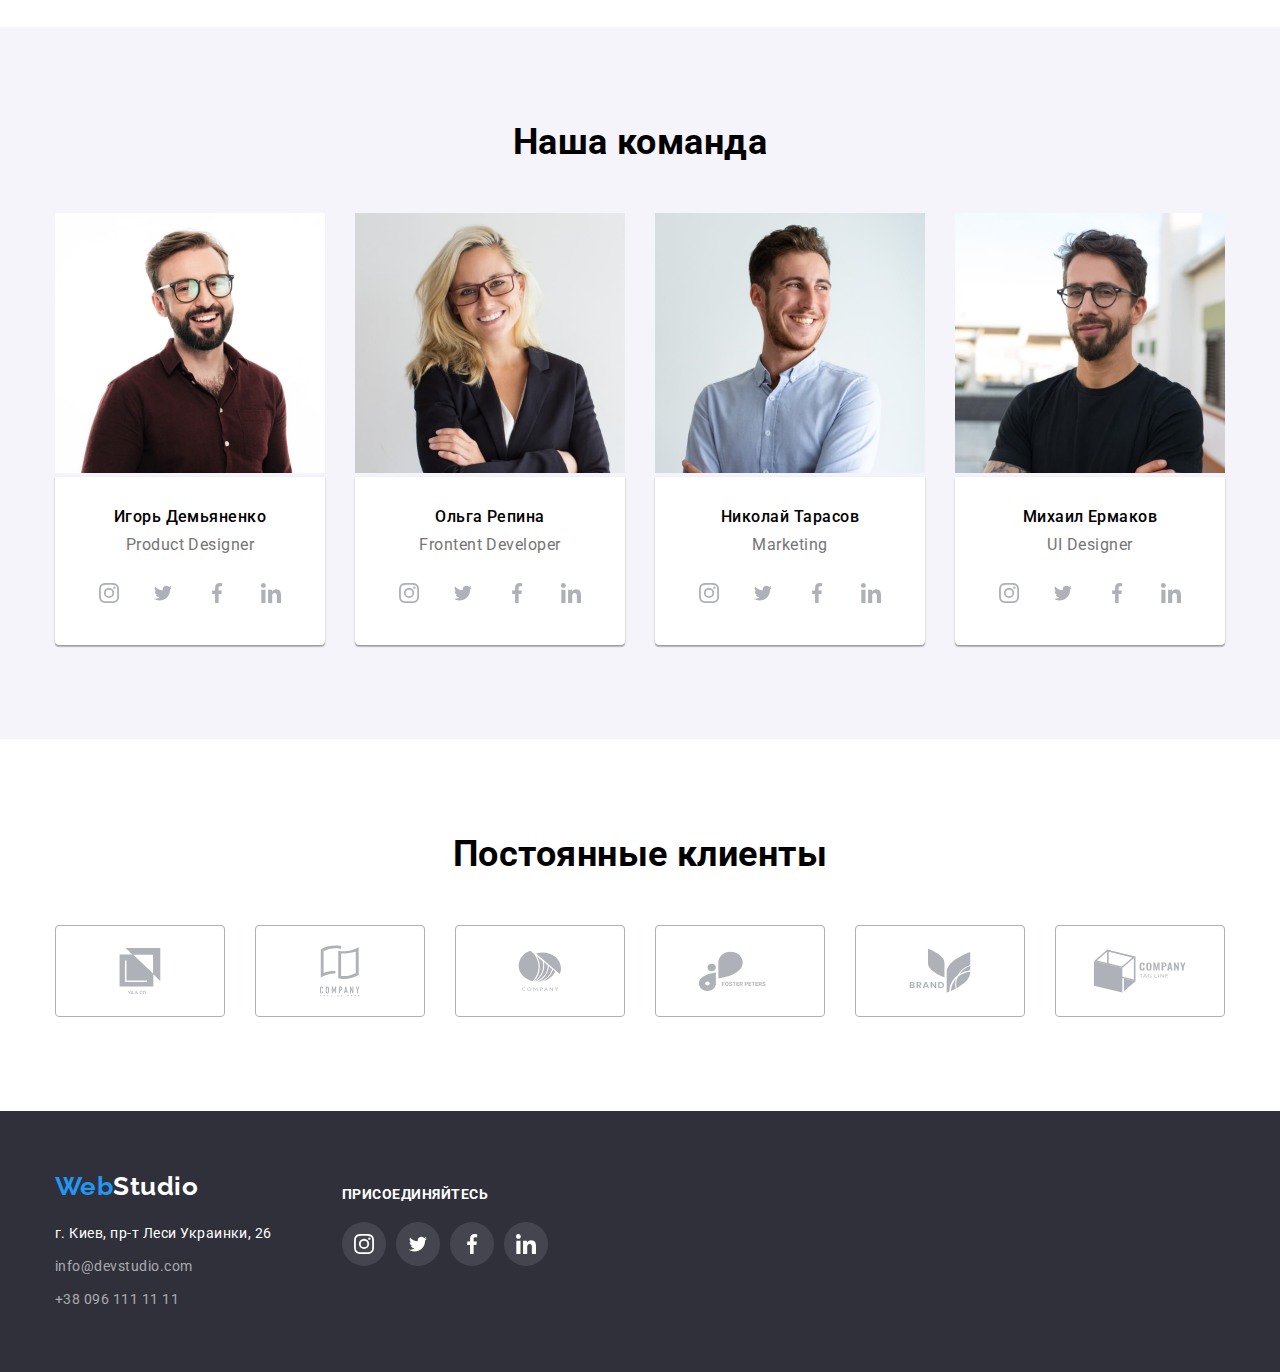
==== commit 37e9470b: "problem" ====
--- a/index.html
+++ b/index.html
@@ -19,9 +19,9 @@
            <span class="logo_web">Web</span><span class="logo_studio_black ">Studio</span>
     </a>
     <ul class="site-nav list">
-        <li><a href="./index.html" class="link current">Студия</a></li>  
-        <li><a href="./portfolio.html" class="link">Портфолио</a></li>
-        <li><a href="#" class="link">Контакты</a></li>
+        <li class="site-nav-item"><a href="./index.html" class="link current">Студия</a></li>  
+        <li class="site-nav-item"><a href="./portfolio.html" class="link">Портфолио</a></li>
+        <li class="site-nav-item"><a href="#" class="link">Контакты</a></li>
     </ul>
 </nav>
     <ul class="site-contacts top list">
--- a/css/style.css
+++ b/css/style.css
@@ -91,6 +91,35 @@
     margin: 0 auto 45px auto;
 }
 
+
+.modal {
+position:absolute;
+width:528px;
+height:581px;
+top: 221px;
+left: 536px;
+background-color: #FFFFFF;
+box-shadow: 0px 1px 3px rgba(0, 0, 0, 0.12), 0px 1px 1px rgba(0, 0, 0, 0.14), 0px 2px 1px rgba(0, 0, 0, 0.2);
+border-radius: 4px;
+
+}
+
+.backdrop {
+position: fixed;
+width: 1600px;
+height: 1024px;
+left: 0px;
+top: 0px;
+background: rgba(0, 0, 0, 0.2);
+background-image: linear-gradient(to right, #00000033, #00000033);
+}
+
+
+.backdrop.is-hidden {
+ opacity: 0;
+pointer-events: none;
+
+}
 .team-list-name {
     text-transform: none;
     font-size: 16px;
@@ -113,6 +142,10 @@
 .contacts {
     font-size: 14px;
     line-height: 1.7;
+
+    transition-property: color;
+    transition-duration: 250ms;
+    transition-timing-function: cubic-bezier(0.4, 0, 0.2, 1);
 }
 
 .site-contacts.top {
@@ -148,6 +181,10 @@
     font-style: normal;
     font-size: 14px;
     line-height: 1.71;
+
+    transition-property: color;
+    transition-duration: 250ms;
+    transition-timing-function: cubic-bezier(0.4, 0, 0.2, 1)
 }
 
 .button {
@@ -161,6 +198,7 @@
     text-align: center;
     letter-spacing: 0.06em;
     border-radius: 4px;
+    box-shadow: 0px 4px 4px rgba(0, 0, 0, 0.15);
     padding: 10px 32px;
     border-width: 0;
 }
@@ -192,6 +230,10 @@
     line-height: 1.62;
     letter-spacing: 0.03em;
     padding:6px 22px;
+
+    transition-property: background-color, color, box-shadow;
+    transition-duration:250ms;
+    transition-timing-function:cubic-bezier(0.4, 0, 0.2, 1)
 }
 
 .menu .button:hover,
@@ -200,12 +242,7 @@
     background-color: var(--background-button-hover);
     color: var(--button-and-h1-color);
     box-shadow: 0px 4px 4px rgb(0 0 0 / 15%);
-}
-
-.button:hover,
-.button:active,
-.button:focus {
-    box-shadow: 0px 4px 4px rgb(0 0 0 / 15%);
+
 }
 
 .site-nav .link:hover, 
@@ -215,12 +252,34 @@
     color: var(--background-button-hover);
 }
 
-.site-nav a {
+.site-nav-item {
+ position:relative;
+}
+
+.current:after{
+    position: absolute;
+    top:46px;
+    left:0;
+    content:'';
+    display: block;
+    width:100%;
+    height:4px;
+    background: #2196F3;
+    border-radius: 2px;
+    
+}
+
+.site-nav .link {
     color: var(--small-text-color);
     font-weight: 500;
     letter-spacing: 0.02em;
     font-size: 14px;
     line-height: 1.14;
+
+    transition-property: color;
+    transition-duration: 250ms;
+    transition-timing-function: cubic-bezier(0.4, 0, 0.2, 1)
+
 }
 
 .site-nav li {
@@ -380,13 +439,16 @@
 }
 
 .social-media-link {
-   display:flex;
+    display:flex;
     width: 44px;
     height: 44px;
-   align-items: center;
-   justify-content: center;
+    align-items: center;
+    justify-content: center;
     color: var(--background-svg-color);
 
+    transition-property: background-color, color, border-radius;
+    transition-duration: 1250ms;
+    transition-timing-function: cubic-bezier(0.4, 0, 0.2, 1)
 }
 
 .social-media-link:hover, 
@@ -428,6 +490,8 @@
 
 .services-items {
 position: relative;
+width:370px;
+height:294px;
 }
 
 
@@ -471,17 +535,46 @@
     display: flex;
     flex-wrap: wrap;
     margin-top: 50px;
-}
+    
+}
+.portfolio-img {
+position: relative;
+overflow: hidden;
+}
+
+.portfolio-img:before {
+    display:block;
+    position: absolute;
+    content:'';
+    bottom:0px;
+    left:0px;
+    width:100%;
+    height:100%;
+    background-color: #2196F3E5;
+    transform: translateY(100%);
+    transition: transform 250ms cubic-bezier(0.4, 0, 0.2, 1);
+}
+
+.portfolio-img:hover:before {
+transform: translateY(0);
+
+}
+
 
 .item:hover,
 .item:focus {
 box-shadow: 0px 1px 1px rgba(0, 0, 0, 0.12), 0px 4px 4px rgba(0, 0, 0, 0.06), 1px 4px 6px rgba(0, 0, 0, 0.16);
+
 }
 
 .item {
  width:370px;
  margin-right: 30px;
  margin-bottom: 30px;
+
+ transition-property: box-shadow;
+ transition-duration: 250ms;
+ transition-timing-function: cubic-bezier(0.4, 0, 0.2, 1)
 }
 
 .item img {
@@ -524,6 +617,10 @@
     border: 1px solid var(--background-svg-color);
     border-radius: 4px;
     color: var(--background-svg-color);
+
+    transition-property: color, border;
+    transition-duration: 250ms;
+    transition-timing-function: cubic-bezier(0.4, 0, 0.2, 1)
 }
 
 .regular-customers-link:hover,
@@ -566,6 +663,7 @@
     color: var(--button-and-h1-color);
     text-transform: uppercase;
     font-weight: 700;
+    font-size:14px;
 }
 
 .logo.bottom {
@@ -601,6 +699,10 @@
     align-items: center;
     justify-content: center;
     color: var(--button-and-h1-color);
+
+    transition-property: background-color, color, border-radius;
+    transition-duration: 250ms;
+    transition-timing-function: cubic-bezier(0.4, 0, 0.2, 1)
 }
 
 .social-media-link-bottom:hover,
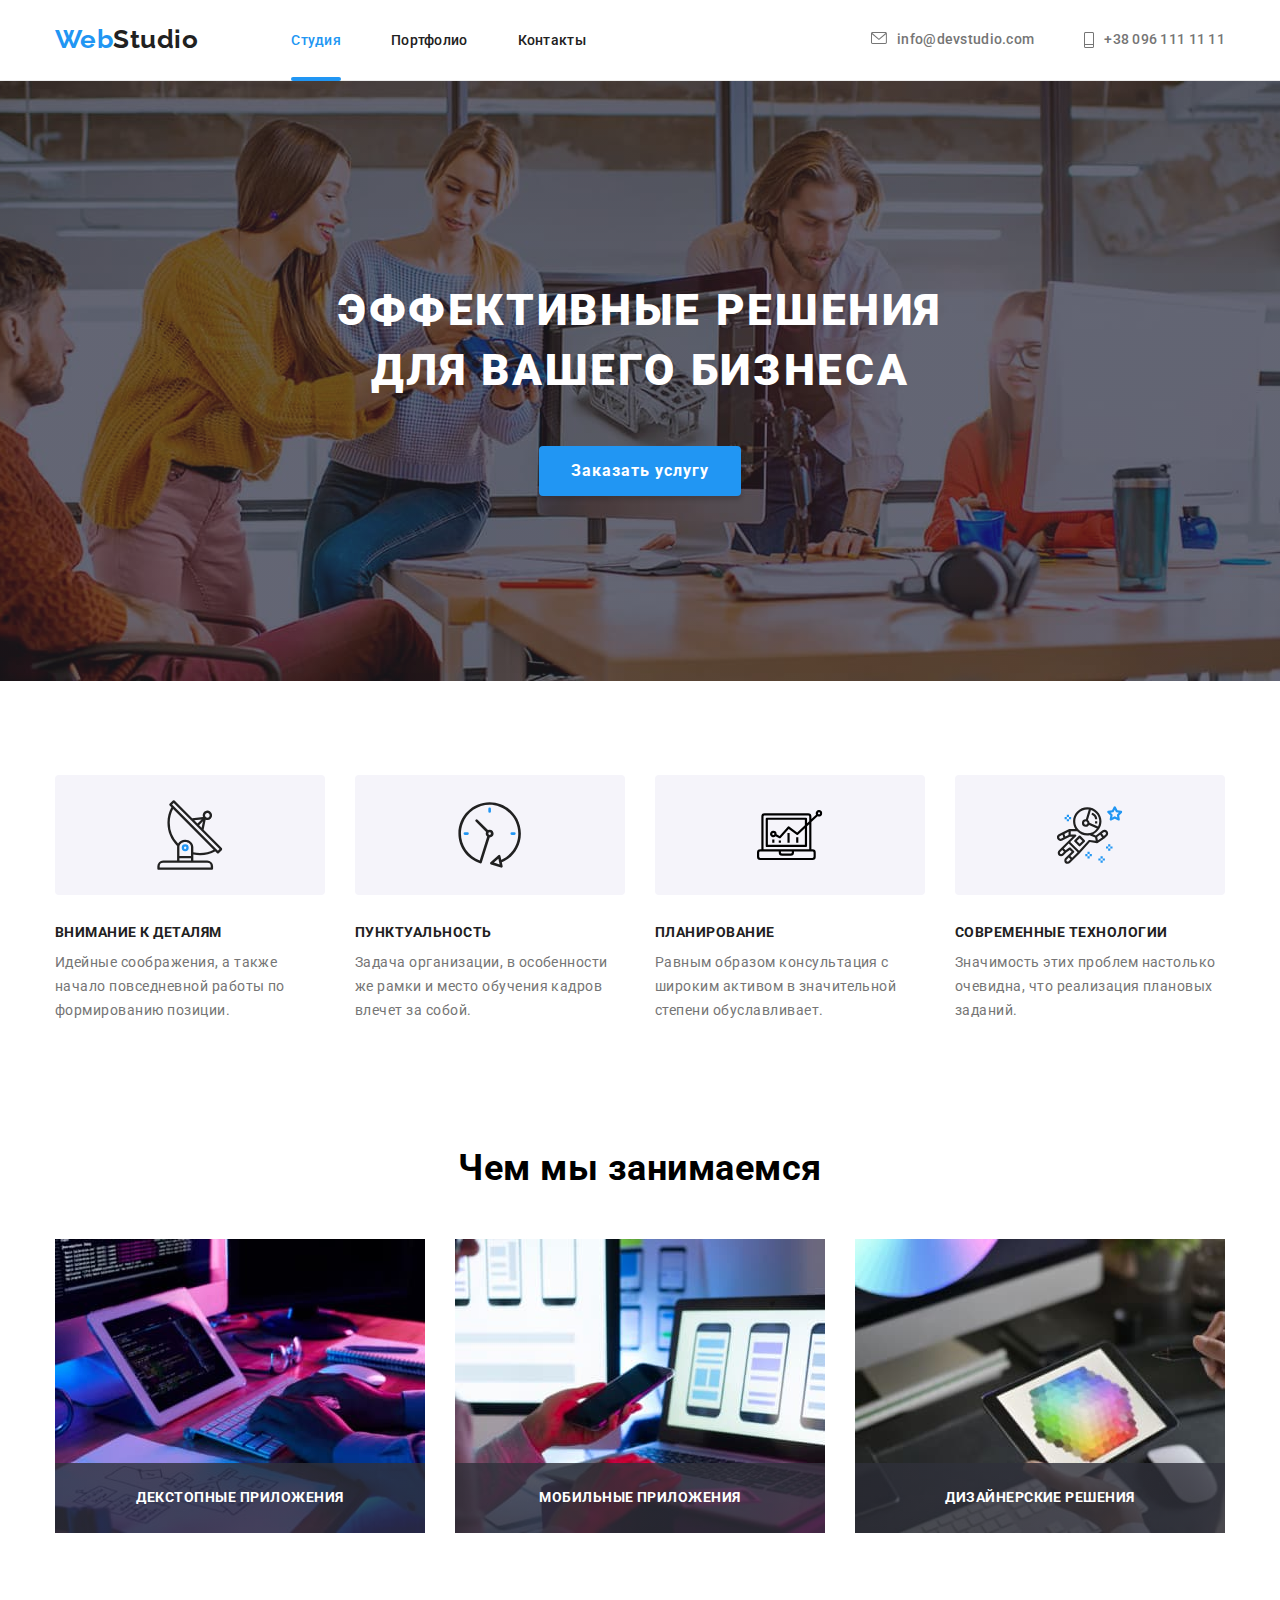
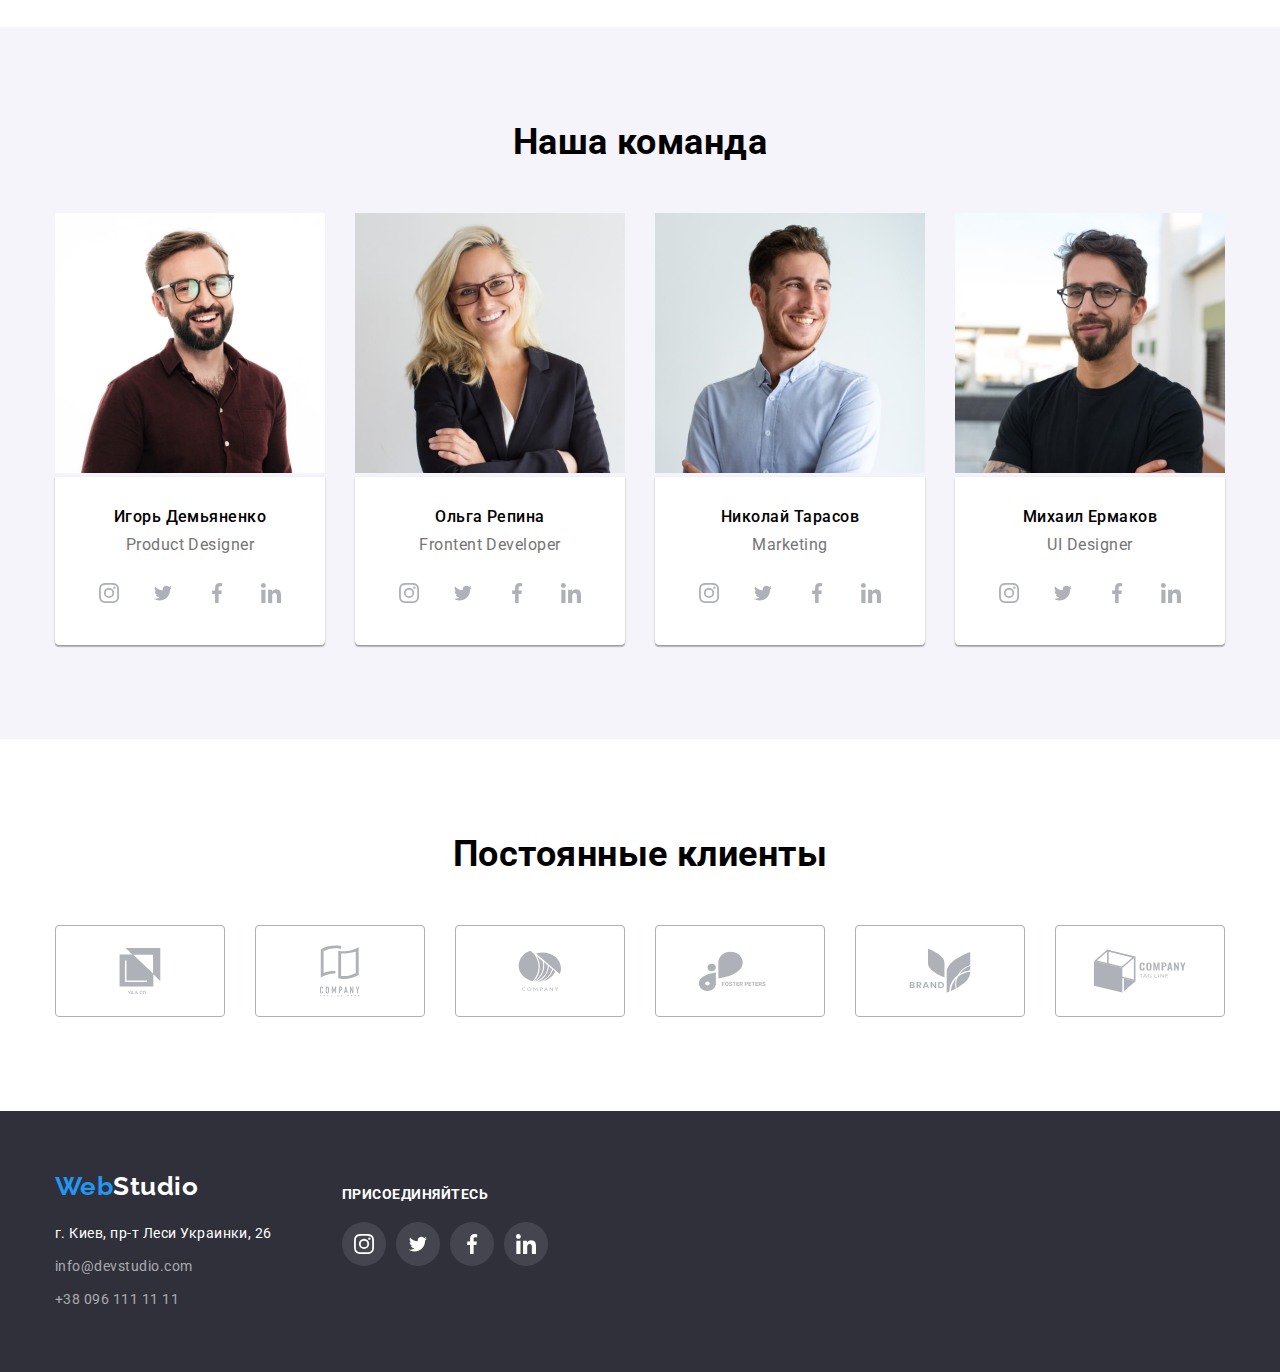
==== commit 520c3129: "finish edit before sent dz" ====
--- a/index.html
+++ b/index.html
@@ -47,16 +47,20 @@
     <main>
 <!--Banner-->
 <section class="banner">
-<div class="container">
+<div class="container modal-block">
             <h1 class="section_title">Эффективные решения для вашего бизнеса</h1>
             <button data-modal-open class="button" type="button" >Заказать услугу</button>
-
             <div class="backdrop is-hidden" data-modal>
+        
                 <div class="modal">
 <p>
-    Lorem ipsum dolor, sit amet consectetur adipisicing elit. Nostrum tempore rem quibusdam eos officiis in repellat! Iure libero tenetur exercitationem quod. Impedit aliquam fugiat illum, porro sint nulla fuga corrupti!
+
 </p>
-  <button data-modal-close>Закрыть</button>
+  <button class="button-close" data-modal-close>
+    <svg class="contacts-svg" width="8" height="30">
+        <use href="./images/symbol-defs.svg#icon-close"></use>
+    </svg>
+  </button>
     </div>
     </div>
 </div>
--- a/css/style.css
+++ b/css/style.css
@@ -1,30 +1,38 @@
 :root {
-  --button-and-h1-color: #FFFFFF;
-  --main-text-color: #757575;
-  --small-text-color: #212121;
-  --background-button-hover:#2196F3;
-  --background-header-footer-color:#2F303A;
-  --background-our-team-color: #F5F4FA;
-  --background-svg-color:#AFB1B8;
+    --button-and-h1-color: #FFFFFF;
+    --main-text-color: #757575;
+    --small-text-color: #212121;
+    --background-button-hover: #2196F3;
+    --background-header-footer-color: #2F303A;
+    --background-our-team-color: #F5F4FA;
+    --background-svg-color: #AFB1B8;
 }
 
 body {
     background-color: var(--main-white-color);
     font-family: Roboto, sans-serif;
-    font-style:normal;
+    font-style: normal;
     letter-spacing: 0.03em;
 }
 
-h1,h2,h3,h4,h5,h6,ul,li,p {
+h1,
+h2,
+h3,
+h4,
+h5,
+h6,
+ul,
+li,
+p {
     margin: 0;
     padding: 0;
 }
 
 .container {
-  width:1200px;
-  padding-left: 15px;
-  padding-right: 15px;
-  margin:0 auto;
+    width: 1200px;
+    padding-left: 15px;
+    padding-right: 15px;
+    margin: 0 auto;
 }
 
 .logo {
@@ -42,7 +50,7 @@
 }
 
 .logo_studio_black {
-    color:var(--small-text-color);
+    color: var(--small-text-color);
 }
 
 .logo_studio_white {
@@ -64,7 +72,7 @@
     padding-bottom: 94px;
 }
 
-.services > li:nth-child(-n + 2) {
+.services>li:nth-child(-n + 2) {
     margin-right: 30px;
 }
 
@@ -91,35 +99,59 @@
     margin: 0 auto 45px auto;
 }
 
-
 .modal {
-position:absolute;
-width:528px;
-height:581px;
-top: 221px;
-left: 536px;
-background-color: #FFFFFF;
-box-shadow: 0px 1px 3px rgba(0, 0, 0, 0.12), 0px 1px 1px rgba(0, 0, 0, 0.14), 0px 2px 1px rgba(0, 0, 0, 0.2);
-border-radius: 4px;
-
-}
-
+    position: absolute;
+    width: 528px;
+    height: 581px;
+    top: 221px;
+    left: 50%;
+    transform: translateX(-50%);
+    background-color: #FFFFFF;
+    box-shadow: 0px 1px 3px rgba(0, 0, 0, 0.12), 0px 1px 1px rgba(0, 0, 0, 0.14), 0px 2px 1px rgba(0, 0, 0, 0.2);
+    border-radius: 4px;
+
+}
+
+.button-close-svg {
+ fill:#000000;
+ border: 1px solid rgba(0, 0, 0, 0.1);
+ border-radius: 50%;
+}
 .backdrop {
-position: fixed;
-width: 1600px;
-height: 1024px;
-left: 0px;
-top: 0px;
-background: rgba(0, 0, 0, 0.2);
-background-image: linear-gradient(to right, #00000033, #00000033);
-}
-
+    position: fixed;
+    display: flex;
+    margin: 0 auto;
+    width: 100%;
+    height: 100%;
+    z-index: 1;
+    left: 50%;
+    top: 0px;
+    transform: translateX(-50%);
+    background: rgba(0, 0, 0, 0.2);
+    background-image: linear-gradient(to right, #00000033, #00000033);
+}
+
+ .button-close {
+    display: flex;
+    margin-left: auto;
+    margin-right: 8px;
+    margin-top: 8px;
+
+    padding: 0;
+    border: none;
+    font: inherit;
+    color: inherit;
+    background-color: transparent;
+    cursor: pointer;
+
+}
 
 .backdrop.is-hidden {
- opacity: 0;
-pointer-events: none;
-
-}
+    opacity: 0;
+    pointer-events: none;
+
+}
+
 .team-list-name {
     text-transform: none;
     font-size: 16px;
@@ -149,14 +181,14 @@
 }
 
 .site-contacts.top {
-  display: flex;
-  align-items: center;
-  margin-left:auto;
+    display: flex;
+    align-items: center;
+    margin-left: auto;
 }
 
 
 .header-items {
-display: flex;
+    display: flex;
 }
 
 .page-header {
@@ -166,7 +198,7 @@
 .our_team {
     background-color: var(--background-our-team-color);
     padding-top: 94px;
-    padding-bottom:94px;
+    padding-bottom: 94px;
 }
 
 .our_team p {
@@ -207,33 +239,34 @@
     display: flex;
     justify-content: center;
 }
-.menu > li:not(last-child){
-    margin-right:8px;
+
+.menu>li:not(last-child) {
+    margin-right: 8px;
 }
 
 .main-menu {
-    padding-top:94px;
-    padding-bottom:94px;
+    padding-top: 94px;
+    padding-bottom: 94px;
 }
 
 .menu .button.active {
     background-color: var(--background-button-hover);
-    color:var(--button-and-h1-color);
+    color: var(--button-and-h1-color);
 }
 
 .menu .button {
     background-color: var(--background-our-team-color);
-    color:var(--small-text-color);
+    color: var(--small-text-color);
     font-style: normal;
-    font-weight:500;
+    font-weight: 500;
     text-align: center;
     line-height: 1.62;
     letter-spacing: 0.03em;
-    padding:6px 22px;
+    padding: 6px 22px;
 
     transition-property: background-color, color, box-shadow;
-    transition-duration:250ms;
-    transition-timing-function:cubic-bezier(0.4, 0, 0.2, 1)
+    transition-duration: 250ms;
+    transition-timing-function: cubic-bezier(0.4, 0, 0.2, 1)
 }
 
 .menu .button:hover,
@@ -245,28 +278,27 @@
 
 }
 
-.site-nav .link:hover, 
+.site-nav .link:hover,
 .site-nav .link:active,
-.site-nav .link:focus
- {
+.site-nav .link:focus {
     color: var(--background-button-hover);
 }
 
 .site-nav-item {
- position:relative;
-}
-
-.current:after{
+    position: relative;
+}
+
+.current:after {
     position: absolute;
-    top:46px;
-    left:0;
-    content:'';
+    top: 46px;
+    left: 0;
+    content: '';
     display: block;
-    width:100%;
-    height:4px;
+    width: 100%;
+    height: 4px;
     background: #2196F3;
     border-radius: 2px;
-    
+
 }
 
 .site-nav .link {
@@ -279,69 +311,64 @@
     transition-property: color;
     transition-duration: 250ms;
     transition-timing-function: cubic-bezier(0.4, 0, 0.2, 1)
-
 }
 
 .site-nav li {
-margin: auto 50px auto 0;
+    margin: auto 50px auto 0;
 }
 
 .site-nav .link.current {
     color: var(--background-button-hover);
 }
 
-
-
 /* Banner */
 
 .banner {
-background-image: linear-gradient( to right, #2F303A66, #2F303A66), url("../images/banner_background.jpg");
-background-color: var(--background-header-footer-color);
-background-repeat: no-repeat;
-background-position:center;
-background-size: cover;
-padding-top: 200px;
-padding-bottom: 200px;
-text-align: center;
-max-width: 1600px;
-max-height: 600px;
-margin-left: auto;
-margin-right: auto;
+    position: relative;
+    background-image: linear-gradient(to right, #2F303A66, #2F303A66), url("../images/banner_background.jpg");
+    background-color: var(--background-header-footer-color);
+    background-repeat: no-repeat;
+    background-position: center;
+    background-size: cover;
+    padding-top: 200px;
+    padding-bottom: 200px;
+    text-align: center;
+    max-width: 1600px;
+    max-height: 600px;
+    margin-left: auto;
+    margin-right: auto;
 }
 
 /* Contacts */
 
-.top-adress:first-child{
-  margin-right: 50px;
-}
-
-
-.top-adress a{
+.top-adress:first-child {
+    margin-right: 50px;
+}
+
+.top-adress a {
     font-size: 14px;
     line-height: 1.14;
     letter-spacing: 0.02em;
     font-weight: 500;
     font-style: normal;
     color: var(--main-text-color);
-    display:flex;
+    display: flex;
     justify-items: center;
     text-align: center;
 }
 
-
-.contacts-svg
- {
-fill:currentColor;
-margin-right:10px;
-}
-
-
-.bottom-adress a{
+.contacts-svg {
+    fill: currentColor;
+    margin-right: 10px;
+}
+
+.bottom-adress a {
     font-size: 14px;
     line-height: 1.71;
     font-style: normal;
     color: rgba(255, 255, 255, 0.6);
 }
+
 .bottom-adress {
     margin-top: 9px;
 }
@@ -350,14 +377,13 @@
 .site-contacts .map:hover,
 .site-contacts .link:focus,
 .site-contacts .map:focus {
-        color: var(--background-button-hover);
-}
-
+    color: var(--background-button-hover);
+}
 
 /* Advantages */
 
 .container-nav,
-.container-nav ul{
+.container-nav ul {
     display: flex;
 }
 
@@ -373,40 +399,40 @@
 }
 
 .site-advantages {
-    display:flex;
+    display: flex;
 }
 
 .site-advantages-box {
-   display: inline-block;
-   margin-bottom: 30px;
+    display: inline-block;
+    margin-bottom: 30px;
 }
 
 .site-advantages-svg {
-width: 65.32px;
-height: 70px;
- fill:currentColor;
-}
-
-.site-advantages > li:nth-child(-n + 3) {
+    width: 65.32px;
+    height: 70px;
+    fill: currentColor;
+}
+
+.site-advantages>li:nth-child(-n + 3) {
     margin-right: 30px;
 }
 
 .advantages-svg-box {
-background-color: var(--background-our-team-color);
-width: 270px;
-height: 120px;
-border-radius: 4px;
-margin-bottom:30px;
-display: flex;
-align-items: center;
-justify-content: center;
+    background-color: var(--background-our-team-color);
+    width: 270px;
+    height: 120px;
+    border-radius: 4px;
+    margin-bottom: 30px;
+    display: flex;
+    align-items: center;
+    justify-content: center;
 }
 
 /* Our team */
 
 .team {
- background-color: var(--background-our-team-color);
- display:flex;
+    background-color: var(--background-our-team-color);
+    display: flex;
 }
 
 .team-list:nth-child(-n + 3) {
@@ -420,8 +446,8 @@
 }
 
 .team-list-box {
- padding-top:30px;
- padding-bottom:30px;
+    padding-top: 30px;
+    padding-bottom: 30px;
 }
 
 .team-social-media {
@@ -439,34 +465,35 @@
 }
 
 .social-media-link {
-    display:flex;
+    display: flex;
     width: 44px;
     height: 44px;
     align-items: center;
     justify-content: center;
     color: var(--background-svg-color);
 
-    transition-property: background-color, color, border-radius;
-    transition-duration: 1250ms;
-    transition-timing-function: cubic-bezier(0.4, 0, 0.2, 1)
-}
-
-.social-media-link:hover, 
+
+}
+
+.social-media-link:hover,
 .social-media-link:focus {
     background-color: var(--background-button-hover);
     color: var(--button-and-h1-color);
     border-radius: 50%;
     cursor: pointer;
-}
-
+
+    transition-property: background-color, color;
+    transition-duration: 250ms;
+    transition-timing-function: cubic-bezier(0.4, 0, 0.2, 1)
+}
 
 .social-media-svg {
-fill: currentColor;
-}
-
-
-.social-media-list:nth-child(1){
-    margin-left:32px;
+    fill: currentColor;
+}
+
+
+.social-media-list:nth-child(1) {
+    margin-left: 32px;
     margin-right: 10px;
 }
 
@@ -483,20 +510,20 @@
 }
 
 /* What we do */
- .services {
-display: flex;
-    
+.services {
+    display: flex;
+
 }
 
 .services-items {
-position: relative;
-width:370px;
-height:294px;
+    position: relative;
+    width: 370px;
+    height: 294px;
 }
 
 
 .description-services {
-    bottom:0px;
+    bottom: 0px;
     position: absolute;
     width: 100%;
     height: 70px;
@@ -515,16 +542,16 @@
 }
 
 .project {
-text-transform: none;
-font-weight: 700;
-font-size: 18px;
-line-height: 2;
-letter-spacing: 0.06em;
-color: var(--small-text-color);
-margin-bottom: 4px;
-}
-
-.portfolio-project p {
+    text-transform: none;
+    font-weight: 700;
+    font-size: 18px;
+    line-height: 2;
+    letter-spacing: 0.06em;
+    color: var(--small-text-color);
+    margin-bottom: 4px;
+}
+
+.portfolio-name p {
     text-transform: none;
     font-size: 16px;
     line-height: 1.87;
@@ -535,59 +562,68 @@
     display: flex;
     flex-wrap: wrap;
     margin-top: 50px;
-    
-}
-.portfolio-img {
-position: relative;
-overflow: hidden;
-}
-
-.portfolio-img:before {
-    display:block;
-    position: absolute;
-    content:'';
-    bottom:0px;
-    left:0px;
-    width:100%;
+}
+
+.item {
+    width: 370px;
+    margin-right: 30px;
+    margin-bottom: 30px;
+    position: relative;
+}
+
+.portfolio-link {
+    display: block;
+}
+
+.portfolio-link:hover,
+.portfolio-link:focus {
+    box-shadow: 0px 1px 1px rgba(0, 0, 0, 0.12), 0px 4px 4px rgba(0, 0, 0, 0.06), 1px 4px 6px rgba(0, 0, 0, 0.16);
+}
+
+.portfolio-link:hover .text-action,
+.portfolio-link:focus .text-action {
+    background-color: #2196F3;
+    opacity: 0.9;
+    color: #FFFFFF;
+    line-height: 1.55;
+    font-size: 18px;
+    font-weight: 400;
+    transform: translateY(0);
+}
+
+.portfolio-class {
+    position: relative;
+    overflow: hidden;
+}
+
+.text-action {
+    position:absolute;
+    top:0;
+    left:0;
+    width: 100%;
     height:100%;
-    background-color: #2196F3E5;
+    padding: 63px 24px;
     transform: translateY(100%);
     transition: transform 250ms cubic-bezier(0.4, 0, 0.2, 1);
-}
-
-.portfolio-img:hover:before {
-transform: translateY(0);
-
-}
-
-
-.item:hover,
-.item:focus {
-box-shadow: 0px 1px 1px rgba(0, 0, 0, 0.12), 0px 4px 4px rgba(0, 0, 0, 0.06), 1px 4px 6px rgba(0, 0, 0, 0.16);
-
-}
-
-.item {
- width:370px;
- margin-right: 30px;
- margin-bottom: 30px;
-
- transition-property: box-shadow;
- transition-duration: 250ms;
- transition-timing-function: cubic-bezier(0.4, 0, 0.2, 1)
+    color: #FFFFFF;
+    background-color: #2196F3;
+    line-height: 1.55;
+    font-size: 18px;
+    font-weight: 400;
+    opacity: 0.9;
 }
 
 .item img {
-margin-bottom: -5px;
+    margin-bottom: -5px;
 }
 
 .portfolio-name {
-border: 1px solid #EEEEEE;
-padding: 20px 24px;
+    border: 1px solid #EEEEEE;
+    padding: 20px 24px;
 }
 
 .item:nth-child(3n) {
-margin-right: 0;
+    margin-right: 0;
 }
 
 .item:nth-last-child(-n + 3) {
@@ -600,14 +636,17 @@
     padding-top: 94px;
     padding-bottom: 94px;
 }
+
 .regular-customers-list {
     display: flex;
 }
+
 .regular-customers-items {
-    list-style-type:none;
+    list-style-type: none;
     margin-right: 30px;
     border-radius: 4px;
 }
+
 .regular-customers-link {
     display: flex;
     width: 170px;
@@ -625,9 +664,9 @@
 
 .regular-customers-link:hover,
 .regular-customers-link:focus {
-border: 1px solid var(--background-button-hover);
-color: var(--background-button-hover);
-cursor: pointer;
+    border: 1px solid var(--background-button-hover);
+    color: var(--background-button-hover);
+    cursor: pointer;
 }
 
 .regular-customers-svg {
@@ -647,32 +686,32 @@
 }
 
 .footer-container {
-display: flex;
+    display: flex;
 }
 
 .footer-box {
-  display: flex;
-  margin-top: 20px;
+    display: flex;
+    margin-top: 20px;
 }
 
 .footer-social-media {
-  margin-top: 15px;
+    margin-top: 15px;
 }
 
 .footer-social-media p {
     color: var(--button-and-h1-color);
     text-transform: uppercase;
     font-weight: 700;
-    font-size:14px;
+    font-size: 14px;
 }
 
 .logo.bottom {
-  margin-right: 0px;
+    margin-right: 0px;
 }
 
 .footer-adress-container {
-    margin-right:70px;
-} 
+    margin-right: 70px;
+}
 
 
 .social-media-list-bottom:last-child {
@@ -680,7 +719,7 @@
 }
 
 .team-social-media.bottom {
-    padding:0px;
+    padding: 0px;
     margin-top: 20px;
 }
 
@@ -700,9 +739,7 @@
     justify-content: center;
     color: var(--button-and-h1-color);
 
-    transition-property: background-color, color, border-radius;
-    transition-duration: 250ms;
-    transition-timing-function: cubic-bezier(0.4, 0, 0.2, 1)
+ 
 }
 
 .social-media-link-bottom:hover,
@@ -711,8 +748,12 @@
     color: var(--button-and-h1-color);
     border-radius: 50%;
     cursor: pointer;
+
+    transition-property: background-color, color;
+    transition-duration: 250ms;
+    transition-timing-function: cubic-bezier(0.4, 0, 0.2, 1)
 }
 
 .social-media-svg-bottom {
-    fill:currentColor;
+    fill: currentColor;
 }